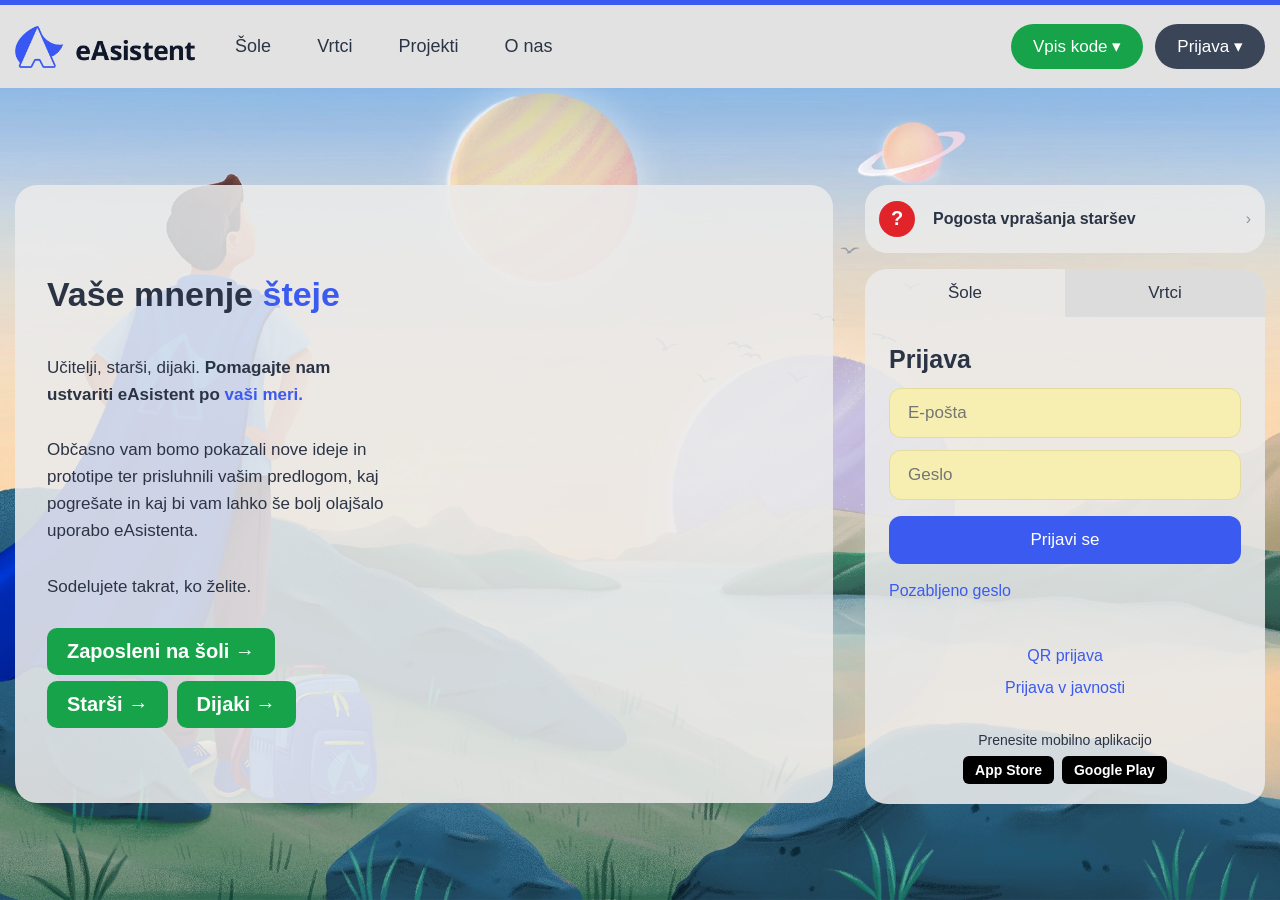
==== index.html @ e9ca7e56 "Initial commit" ====
<!doctype html>
<html lang="sl">
	<head>
		<meta charset="UTF-8" />
		<meta name="viewport" content="width=device-width, initial-scale=1" />
		<title>eAsistent - Prijava</title>
		<style>
			* {
				box-sizing: border-box;
			}
			body {
				--poudarek: #3b5bf0;
				margin: 0;
				font-family: 'Segoe UI', Arial, sans-serif;
				color: #2b3445;
				background: #7db4f5 url('img/sola.webp') center top / cover no-repeat;
				min-height: 100vh;
				display: flex;
				flex-direction: column;
			}
			body.vrtci {
				--poudarek: #fb9a3c;
				background: #a6c9f7 url('img/vrtec.webp') center top / cover no-repeat;
			}
			.sr-only {
				position: absolute;
				left: -9999px;
			}
			.samo-vrtci {
				display: none !important;
			}
			body.vrtci .samo-vrtci {
				display: block !important;
			}
			body.vrtci .samo-vrtci.vrstica {
				display: inline !important;
			}
			body.vrtci .samo-sole {
				display: none !important;
			}

			/* Zgornja vrstica */
			header {
				background: #e2e2e2;
				border-top: 5px solid var(--poudarek);
				height: 88px;
			}
			.header-vsebina {
				max-width: 1250px;
				margin: 0 auto;
				height: 100%;
				display: flex;
				align-items: center;
				gap: 40px;
			}
			.logo {
				display: flex;
				align-items: center;
			}
			.logo img {
				height: 42px;
				width: auto;
				display: block;
			}
			nav ul {
				list-style: none;
				margin: 0;
				padding: 0;
				display: flex;
				gap: 46px;
			}
			nav a {
				color: #2b3445;
				text-decoration: none;
				font-size: 18px;
			}
			.gumbi-glava {
				margin-left: auto;
				display: flex;
				gap: 12px;
			}
			.gumb-pilula {
				border: 0;
				border-radius: 24px;
				padding: 12px 22px;
				color: #fff;
				font-size: 17px;
				cursor: pointer;
			}
			.zelen {
				background: #16a34a;
			}
			.temen {
				background: #3b4558;
			}

			/* Vsebina */
			main {
				width: 100%;
				max-width: 1250px;
				margin: 0 auto;
				padding: 30px 0;
				flex: 1;
				display: grid;
				grid-template-columns: 1fr 400px;
				gap: 32px;
				align-items: start;
				align-content: center;
			}
			.kartica {
				background: rgba(235, 235, 235, 0.88);
				border-radius: 22px;
			}
			.sporocilo {
				padding: 90px 32px 60px;
				min-height: 618px;
			}
			body.vrtci .sporocilo {
				padding-top: 30px;
				min-height: 610px;
				background: rgba(228, 234, 242, 0.9);
			}
			.sporocilo h1 {
				font-size: 34px;
				margin: 0 0 40px;
			}
			.sporocilo h1 span {
				color: var(--poudarek);
			}
			.sporocilo.vrtci-sporocilo h1 {
				font-size: 32px;
				line-height: 1.05;
				margin-bottom: 26px;
				color: #2f4a5e;
				max-width: 420px;
			}
			.sporocilo p {
				max-width: 350px;
				font-size: 17px;
				line-height: 1.6;
				margin: 0 0 28px;
			}
			.vrtci-sporocilo p,
			.vrtci-sporocilo ul {
				max-width: 350px;
				font-size: 16px;
				line-height: 1.5;
			}
			.vrtci-sporocilo p {
				margin-bottom: 16px;
			}
			.vrtci-sporocilo ul {
				list-style: none;
				padding: 0;
				margin: 0 0 24px;
			}
			.vrtci-sporocilo li {
				padding-left: 28px;
				position: relative;
				margin-bottom: 2px;
			}
			.vrtci-sporocilo li::before {
				content: '\2713';
				position: absolute;
				left: 0;
				top: 4px;
				width: 17px;
				height: 17px;
				background: #3fbf6a;
				color: #fff;
				font-size: 13px;
				line-height: 17px;
				text-align: center;
				border-radius: 3px;
			}
			.opomba {
				font-size: 15px;
				margin: 30px 0 0;
			}
			.modro {
				color: var(--poudarek);
				font-weight: 700;
			}
			.gumb-povezava {
				display: inline-block;
				background: #16a34a;
				color: #fff;
				text-decoration: none;
				font-weight: 700;
				font-size: 20px;
				padding: 12px 20px;
				border-radius: 10px;
				margin: 0 4px 6px 0;
			}

			/* Desni stolpec */
			aside {
				display: flex;
				flex-direction: column;
				gap: 16px;
			}
			a.vprasanja {
				display: flex;
				align-items: center;
				gap: 18px;
				padding: 16px 14px;
				font-weight: 700;
				text-decoration: none;
				color: inherit;
			}
			body.vrtci a.vprasanja.samo-vrtci {
				display: flex !important;
			}
			.vprasanja .ikona {
				width: 36px;
				height: 36px;
				border-radius: 50%;
				background: #e0242a;
				color: #fff;
				display: flex;
				align-items: center;
				justify-content: center;
				font-size: 20px;
				flex: none;
			}
			.vprasanja .ikona.video {
				background: #b6efc8;
				color: #1f6b3a;
				font-size: 16px;
			}
			.vprasanja .puscica {
				margin-left: auto;
				color: #8a93a5;
				font-weight: 400;
			}

			.prijava {
				overflow: hidden;
				padding-bottom: 20px;
			}
			.zavihki {
				display: flex;
			}
			.zavihki button {
				flex: 1;
				border: 0;
				padding: 14px;
				font-size: 17px;
				background: #dcdcdc;
				color: #2b3445;
				cursor: pointer;
			}
			.zavihki button.aktiven {
				background: transparent;
			}
			.prijava form {
				padding: 0 24px;
			}
			.prijava h2 {
				font-size: 25px;
				margin: 28px 0 14px;
			}
			.prijava input[type='email'],
			.prijava input[type='text'],
			.prijava input[type='password'] {
				width: 100%;
				height: 50px;
				margin-bottom: 12px;
				padding: 0 18px;
				border: 1px solid #e3dc9c;
				border-radius: 12px;
				background: #f6efb1;
				font-size: 17px;
			}
			.prijava .svetlo input[type='text'],
			.prijava .svetlo input[type='password'] {
				background: #f0f0f1;
				border-color: #d9d9dc;
			}
			.prijava input[type='submit'] {
				width: 100%;
				height: 48px;
				border: 0;
				border-radius: 12px;
				background: var(--poudarek);
				color: #fff;
				font-size: 17px;
				cursor: pointer;
				margin-top: 4px;
			}
			.prijava a {
				color: var(--poudarek);
				text-decoration: none;
			}
			.pozabljeno {
				display: block;
				margin: 18px 0 40px;
			}
			.alternativne {
				text-align: center;
				line-height: 2;
			}
			.mobilna {
				text-align: center;
				font-size: 14px;
				margin-top: 28px;
			}
			.trgovini {
				display: flex;
				justify-content: center;
				gap: 8px;
				margin-top: 8px;
			}
			.trgovina {
				background: #000;
				color: #fff !important;
				text-decoration: none;
				border-radius: 6px;
				padding: 6px 12px;
				font-size: 14px;
				font-weight: 600;
			}
		</style>
	</head>
	<body>
		<header>
			<div class="header-vsebina">
				<a class="logo" href="#"><img src="img/logo.webp" alt="eAsistent" /></a>
				<nav>
					<ul>
						<li><a href="#" data-zavihek="sole">Šole</a></li>
						<li><a href="#" data-zavihek="vrtci">Vrtci</a></li>
						<li><a href="#">Projekti</a></li>
						<li><a href="#">O nas</a></li>
					</ul>
				</nav>
				<div class="gumbi-glava">
					<button type="button" class="gumb-pilula zelen">
						Vpis kode &#9662;
					</button>
					<button type="button" class="gumb-pilula temen">
						Prijava &#9662;
					</button>
				</div>
			</div>
		</header>

		<main>
			<!-- Zavihek Šole -->
			<section class="kartica sporocilo samo-sole">
				<h1>Vaše mnenje <span>šteje</span></h1>
				<p>
					Učitelji, starši, dijaki.
					<strong
						>Pomagajte nam ustvariti eAsistent po
						<span class="modro">vaši meri.</span></strong
					>
				</p>
				<p>
					Občasno vam bomo pokazali nove ideje in prototipe ter prisluhnili
					vašim predlogom, kaj pogrešate in kaj bi vam lahko še bolj olajšalo
					uporabo eAsistenta.
				</p>
				<p>Sodelujete takrat, ko želite.</p>
				<a class="gumb-povezava" href="#">Zaposleni na šoli &rarr;</a><br />
				<a class="gumb-povezava" href="#">Starši &rarr;</a>
				<a class="gumb-povezava" href="#">Dijaki &rarr;</a>
			</section>

			<!-- Zavihek Vrtci -->
			<section class="kartica sporocilo vrtci-sporocilo samo-vrtci">
				<h1>Poletje se poslavlja, prihaja čas za jesensko ustvarjanje!</h1>
				<p>Prehod v jesen si popestrite z Medvedkovim svetom, ki vam nudi:</p>
				<ul>
					<li>
						več kot <strong>100 ustvarjalnih idej</strong> za male umetnike in
						prihajajoče hladnejše dni.
					</li>
					<li>
						več kot <strong>470 idej za izlete</strong>, da ujamete še zadnje
						tople sončne žarke.
					</li>
					<li>
						več kot <strong>230 receptov</strong> za jesensko kuhanje in peko z
						otroki.
					</li>
				</ul>
				<p>Za jesen, polno smeha in razvijanja novih spretnosti.</p>
				<a class="gumb-povezava" href="#">Prijavi se in aktiviraj &rarr;</a>
				<p class="opomba">*Storitev je na voljo, če jo omogoča vrtec.</p>
			</section>

			<aside>
				<a class="kartica vprasanja samo-sole" href="#">
					<span class="ikona">?</span>
					Pogosta vprašanja staršev
					<span class="puscica">&rsaquo;</span>
				</a>
				<a class="kartica vprasanja samo-vrtci" href="#">
					<span class="ikona video">&#9654;</span>
					Navodila za starše
					<span class="puscica">&rsaquo;</span>
				</a>

				<section class="kartica prijava">
					<div class="zavihki">
						<button type="button" class="aktiven" data-zavihek="sole">
							Šole
						</button>
						<button type="button" data-zavihek="vrtci">Vrtci</button>
					</div>

					<form class="samo-sole" action="#" method="get">
						<h2>Prijava</h2>
						<label class="sr-only" for="email">E-pošta</label>
						<input
							type="email"
							id="email"
							name="email"
							placeholder="E-pošta"
							required
						/>
						<label class="sr-only" for="geslo">Geslo</label>
						<input
							type="password"
							id="geslo"
							name="geslo"
							placeholder="Geslo"
							required
						/>
						<input type="submit" value="Prijavi se" />
						<a class="pozabljeno" href="#">Pozabljeno geslo</a>
						<div class="alternativne">
							<a href="#">QR prijava</a><br />
							<a href="#">Prijava v javnosti</a>
						</div>
					</form>

					<form class="samo-vrtci svetlo" action="#" method="get">
						<h2>Prijava</h2>
						<label class="sr-only" for="uporabnik">Uporabniško ime</label>
						<input
							type="text"
							id="uporabnik"
							name="uporabnik"
							placeholder="Uporabniško ime"
							required
						/>
						<label class="sr-only" for="geslo-vrtci">Geslo</label>
						<input
							type="password"
							id="geslo-vrtci"
							name="geslo"
							placeholder="Geslo"
							required
						/>
						<input type="submit" value="Prijavi se" />
						<a class="pozabljeno" href="#">Pozabljeno geslo</a>
					</form>

					<div class="mobilna">
						Prenesite mobilno aplikacijo<span class="samo-vrtci vrstica">
							za starše</span
						>
						<div class="trgovini">
							<a class="trgovina" href="#">App Store</a>
							<a class="trgovina" href="#">Google Play</a>
						</div>
					</div>
				</section>
			</aside>
		</main>

		<script>
			function prikazi(zavihek) {
				document.body.classList.toggle('vrtci', zavihek === 'vrtci');
				document.querySelectorAll('.zavihki button').forEach(function (gumb) {
					gumb.classList.toggle('aktiven', gumb.dataset.zavihek === zavihek);
				});
			}
			document.querySelectorAll('[data-zavihek]').forEach(function (element) {
				element.addEventListener('click', function (e) {
					e.preventDefault();
					prikazi(element.dataset.zavihek);
				});
			});
		</script>
	</body>
</html>
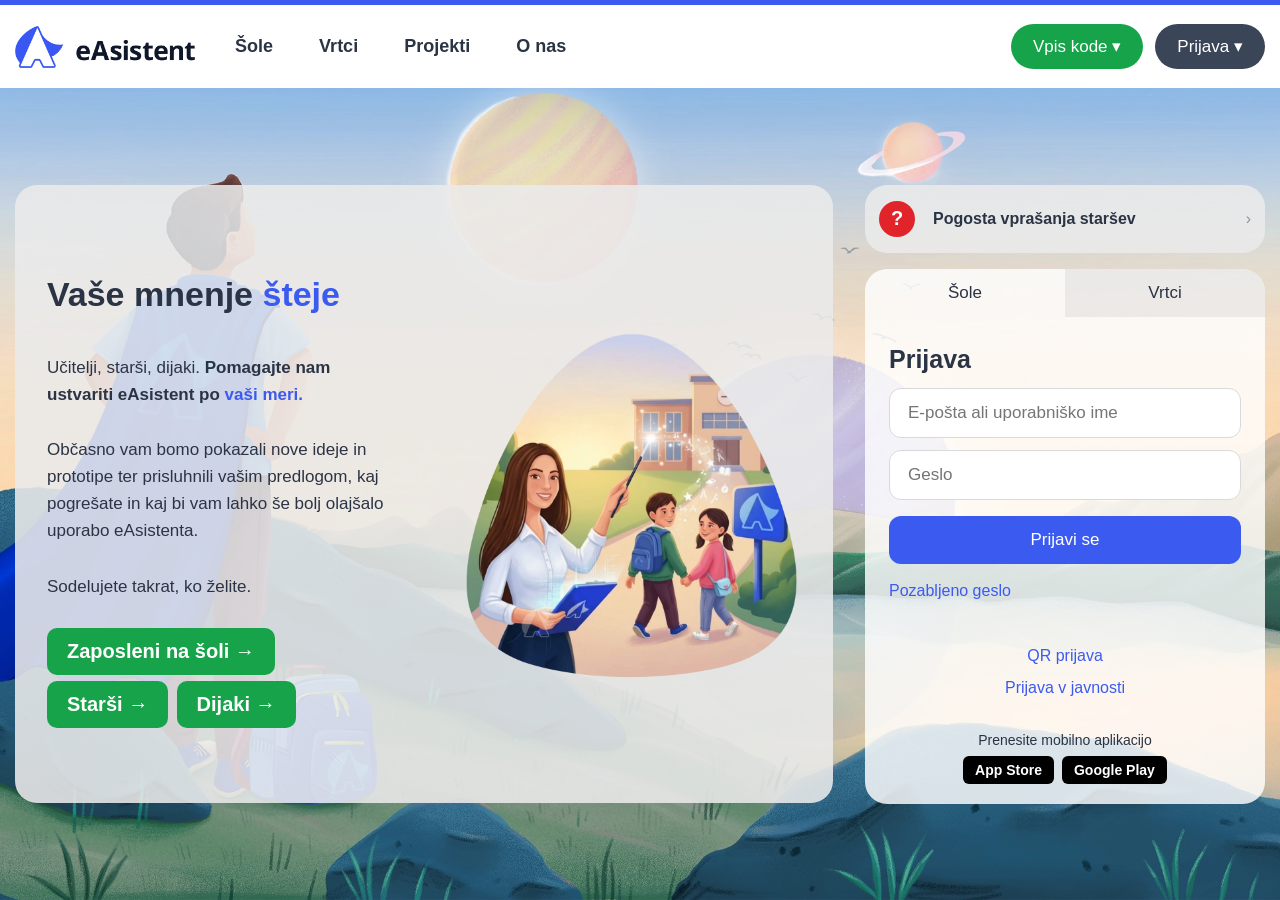
==== commit 14a46b60: "Almost finished" ====
--- a/index.html
+++ b/index.html
@@ -41,7 +41,7 @@
 
 			/* Zgornja vrstica */
 			header {
-				background: #e2e2e2;
+				background: #fff;
 				border-top: 5px solid var(--poudarek);
 				height: 88px;
 			}
@@ -73,6 +73,7 @@
 				color: #2b3445;
 				text-decoration: none;
 				font-size: 18px;
+				font-weight: 600;
 			}
 			.gumbi-glava {
 				margin-left: auto;
@@ -119,6 +120,20 @@
 				padding-top: 30px;
 				min-height: 610px;
 				background: rgba(228, 234, 242, 0.9);
+			}
+			.sporocilo-vsebina {
+				display: flex;
+				align-items: center;
+				gap: 24px;
+			}
+			.besedilo {
+				flex: 1 1 auto;
+			}
+			.ilustracija {
+				flex: none;
+				width: 340px;
+				max-width: 45%;
+				height: auto;
 			}
 			.sporocilo h1 {
 				font-size: 34px;
@@ -237,6 +252,7 @@
 			.prijava {
 				overflow: hidden;
 				padding-bottom: 20px;
+				background: rgba(255, 255, 255, 0.82);
 			}
 			.zavihki {
 				display: flex;
@@ -246,7 +262,7 @@
 				border: 0;
 				padding: 14px;
 				font-size: 17px;
-				background: #dcdcdc;
+				background: rgba(0, 0, 0, 0.06);
 				color: #2b3445;
 				cursor: pointer;
 			}
@@ -260,22 +276,16 @@
 				font-size: 25px;
 				margin: 28px 0 14px;
 			}
-			.prijava input[type='email'],
 			.prijava input[type='text'],
 			.prijava input[type='password'] {
 				width: 100%;
 				height: 50px;
 				margin-bottom: 12px;
 				padding: 0 18px;
-				border: 1px solid #e3dc9c;
+				border: 1px solid #d9d9dc;
 				border-radius: 12px;
-				background: #f6efb1;
+				background: #fff;
 				font-size: 17px;
-			}
-			.prijava .svetlo input[type='text'],
-			.prijava .svetlo input[type='password'] {
-				background: #f0f0f1;
-				border-color: #d9d9dc;
 			}
 			.prijava input[type='submit'] {
 				width: 100%;
@@ -291,6 +301,12 @@
 			.prijava a {
 				color: var(--poudarek);
 				text-decoration: none;
+			}
+			.stanje {
+				margin: 10px 0 0;
+				text-align: center;
+				color: #16a34a;
+				font-weight: 600;
 			}
 			.pozabljeno {
 				display: block;
@@ -348,46 +364,66 @@
 		<main>
 			<!-- Zavihek Šole -->
 			<section class="kartica sporocilo samo-sole">
-				<h1>Vaše mnenje <span>šteje</span></h1>
-				<p>
-					Učitelji, starši, dijaki.
-					<strong
-						>Pomagajte nam ustvariti eAsistent po
-						<span class="modro">vaši meri.</span></strong
-					>
-				</p>
-				<p>
-					Občasno vam bomo pokazali nove ideje in prototipe ter prisluhnili
-					vašim predlogom, kaj pogrešate in kaj bi vam lahko še bolj olajšalo
-					uporabo eAsistenta.
-				</p>
-				<p>Sodelujete takrat, ko želite.</p>
-				<a class="gumb-povezava" href="#">Zaposleni na šoli &rarr;</a><br />
-				<a class="gumb-povezava" href="#">Starši &rarr;</a>
-				<a class="gumb-povezava" href="#">Dijaki &rarr;</a>
+				<div class="sporocilo-vsebina">
+					<div class="besedilo">
+						<h1>Vaše mnenje <span>šteje</span></h1>
+						<p>
+							Učitelji, starši, dijaki.
+							<strong
+								>Pomagajte nam ustvariti eAsistent po
+								<span class="modro">vaši meri.</span></strong
+							>
+						</p>
+						<p>
+							Občasno vam bomo pokazali nove ideje in prototipe ter prisluhnili
+							vašim predlogom, kaj pogrešate in kaj bi vam lahko še bolj
+							olajšalo uporabo eAsistenta.
+						</p>
+						<p>Sodelujete takrat, ko želite.</p>
+						<a class="gumb-povezava" href="#">Zaposleni na šoli &rarr;</a><br />
+						<a class="gumb-povezava" href="#">Starši &rarr;</a>
+						<a class="gumb-povezava" href="#">Dijaki &rarr;</a>
+					</div>
+					<img
+						class="ilustracija"
+						src="img/slika1.webp"
+						alt="Učiteljica z otroki pred šolo"
+					/>
+				</div>
 			</section>
 
 			<!-- Zavihek Vrtci -->
 			<section class="kartica sporocilo vrtci-sporocilo samo-vrtci">
-				<h1>Poletje se poslavlja, prihaja čas za jesensko ustvarjanje!</h1>
-				<p>Prehod v jesen si popestrite z Medvedkovim svetom, ki vam nudi:</p>
-				<ul>
-					<li>
-						več kot <strong>100 ustvarjalnih idej</strong> za male umetnike in
-						prihajajoče hladnejše dni.
-					</li>
-					<li>
-						več kot <strong>470 idej za izlete</strong>, da ujamete še zadnje
-						tople sončne žarke.
-					</li>
-					<li>
-						več kot <strong>230 receptov</strong> za jesensko kuhanje in peko z
-						otroki.
-					</li>
-				</ul>
-				<p>Za jesen, polno smeha in razvijanja novih spretnosti.</p>
-				<a class="gumb-povezava" href="#">Prijavi se in aktiviraj &rarr;</a>
-				<p class="opomba">*Storitev je na voljo, če jo omogoča vrtec.</p>
+				<div class="sporocilo-vsebina">
+					<div class="besedilo">
+						<h1>Poletje se poslavlja, prihaja čas za jesensko ustvarjanje!</h1>
+						<p>
+							Prehod v jesen si popestrite z Medvedkovim svetom, ki vam nudi:
+						</p>
+						<ul>
+							<li>
+								več kot <strong>100 ustvarjalnih idej</strong> za male umetnike
+								in prihajajoče hladnejše dni.
+							</li>
+							<li>
+								več kot <strong>470 idej za izlete</strong>, da ujamete še
+								zadnje tople sončne žarke.
+							</li>
+							<li>
+								več kot <strong>230 receptov</strong> za jesensko kuhanje in
+								peko z otroki.
+							</li>
+						</ul>
+						<p>Za jesen, polno smeha in razvijanja novih spretnosti.</p>
+						<a class="gumb-povezava" href="#">Prijavi se in aktiviraj &rarr;</a>
+						<p class="opomba">*Storitev je na voljo, če jo omogoča vrtec.</p>
+					</div>
+					<img
+						class="ilustracija"
+						src="img/slika2.webp"
+						alt="Medvedek in aplikacija za vrtce"
+					/>
+				</div>
 			</section>
 
 			<aside>
@@ -412,12 +448,15 @@
 
 					<form class="samo-sole" action="#" method="get">
 						<h2>Prijava</h2>
-						<label class="sr-only" for="email">E-pošta</label>
+						<label class="sr-only" for="email"
+							>E-pošta ali uporabniško ime</label
+						>
 						<input
-							type="email"
+							type="text"
 							id="email"
 							name="email"
-							placeholder="E-pošta"
+							placeholder="E-pošta ali uporabniško ime"
+							autocomplete="username"
 							required
 						/>
 						<label class="sr-only" for="geslo">Geslo</label>
@@ -429,6 +468,7 @@
 							required
 						/>
 						<input type="submit" value="Prijavi se" />
+						<p class="stanje" role="status" hidden></p>
 						<a class="pozabljeno" href="#">Pozabljeno geslo</a>
 						<div class="alternativne">
 							<a href="#">QR prijava</a><br />
@@ -455,6 +495,7 @@
 							required
 						/>
 						<input type="submit" value="Prijavi se" />
+						<p class="stanje" role="status" hidden></p>
 						<a class="pozabljeno" href="#">Pozabljeno geslo</a>
 					</form>
 
@@ -484,6 +525,14 @@
 					prikazi(element.dataset.zavihek);
 				});
 			});
+			document.querySelectorAll('.prijava form').forEach(function (obrazec) {
+				obrazec.addEventListener('submit', function (e) {
+					e.preventDefault();
+					var stanje = obrazec.querySelector('.stanje');
+					stanje.textContent = 'Prijava poslana.';
+					stanje.hidden = false;
+				});
+			});
 		</script>
 	</body>
 </html>
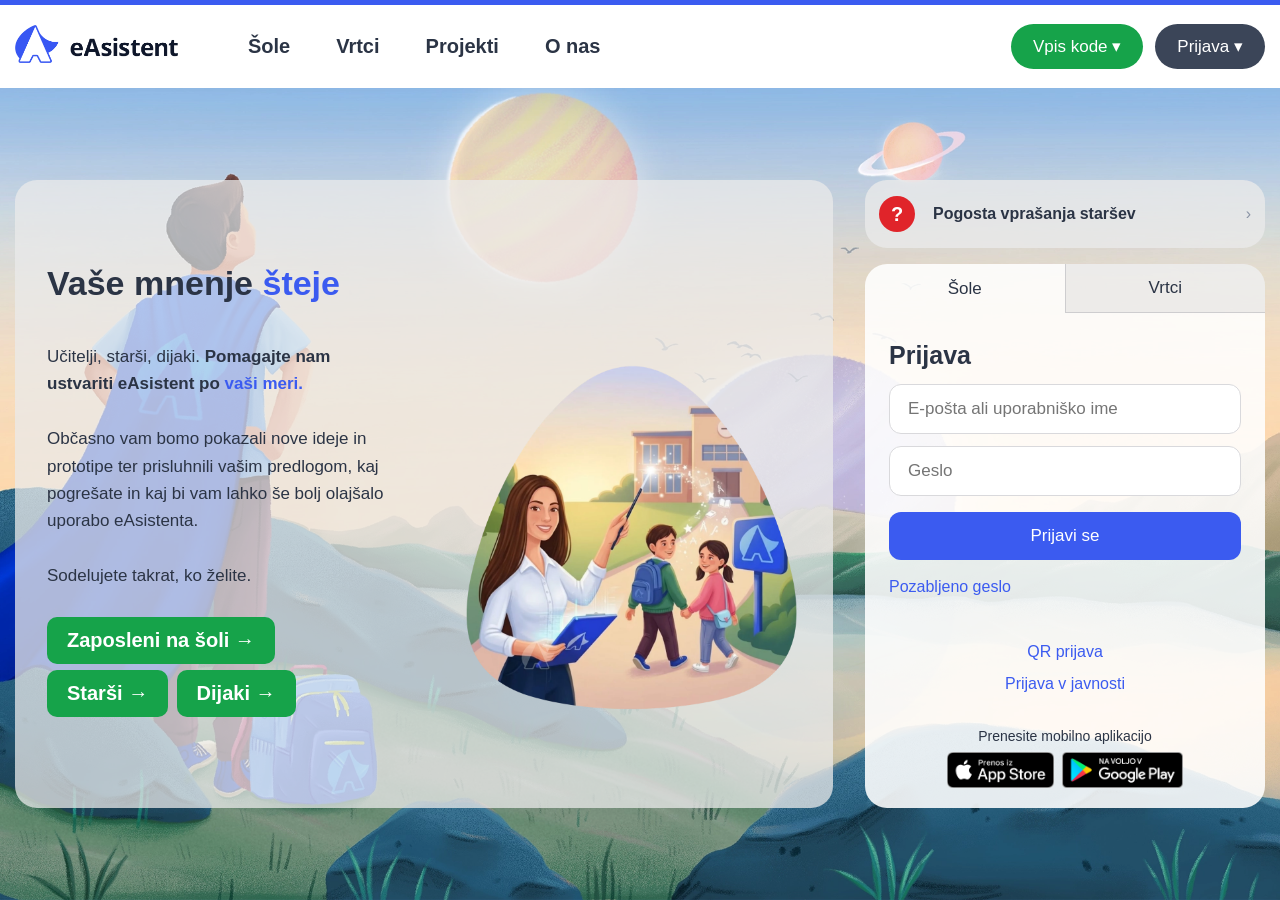
==== commit ee6d7787: "Finishing touches" ====
--- a/index.html
+++ b/index.html
@@ -3,340 +3,8 @@
 	<head>
 		<meta charset="UTF-8" />
 		<meta name="viewport" content="width=device-width, initial-scale=1" />
-		<title>eAsistent - Prijava</title>
-		<style>
-			* {
-				box-sizing: border-box;
-			}
-			body {
-				--poudarek: #3b5bf0;
-				margin: 0;
-				font-family: 'Segoe UI', Arial, sans-serif;
-				color: #2b3445;
-				background: #7db4f5 url('img/sola.webp') center top / cover no-repeat;
-				min-height: 100vh;
-				display: flex;
-				flex-direction: column;
-			}
-			body.vrtci {
-				--poudarek: #fb9a3c;
-				background: #a6c9f7 url('img/vrtec.webp') center top / cover no-repeat;
-			}
-			.sr-only {
-				position: absolute;
-				left: -9999px;
-			}
-			.samo-vrtci {
-				display: none !important;
-			}
-			body.vrtci .samo-vrtci {
-				display: block !important;
-			}
-			body.vrtci .samo-vrtci.vrstica {
-				display: inline !important;
-			}
-			body.vrtci .samo-sole {
-				display: none !important;
-			}
-
-			/* Zgornja vrstica */
-			header {
-				background: #fff;
-				border-top: 5px solid var(--poudarek);
-				height: 88px;
-			}
-			.header-vsebina {
-				max-width: 1250px;
-				margin: 0 auto;
-				height: 100%;
-				display: flex;
-				align-items: center;
-				gap: 40px;
-			}
-			.logo {
-				display: flex;
-				align-items: center;
-			}
-			.logo img {
-				height: 42px;
-				width: auto;
-				display: block;
-			}
-			nav ul {
-				list-style: none;
-				margin: 0;
-				padding: 0;
-				display: flex;
-				gap: 46px;
-			}
-			nav a {
-				color: #2b3445;
-				text-decoration: none;
-				font-size: 18px;
-				font-weight: 600;
-			}
-			.gumbi-glava {
-				margin-left: auto;
-				display: flex;
-				gap: 12px;
-			}
-			.gumb-pilula {
-				border: 0;
-				border-radius: 24px;
-				padding: 12px 22px;
-				color: #fff;
-				font-size: 17px;
-				cursor: pointer;
-			}
-			.zelen {
-				background: #16a34a;
-			}
-			.temen {
-				background: #3b4558;
-			}
-
-			/* Vsebina */
-			main {
-				width: 100%;
-				max-width: 1250px;
-				margin: 0 auto;
-				padding: 30px 0;
-				flex: 1;
-				display: grid;
-				grid-template-columns: 1fr 400px;
-				gap: 32px;
-				align-items: start;
-				align-content: center;
-			}
-			.kartica {
-				background: rgba(235, 235, 235, 0.88);
-				border-radius: 22px;
-			}
-			.sporocilo {
-				padding: 90px 32px 60px;
-				min-height: 618px;
-			}
-			body.vrtci .sporocilo {
-				padding-top: 30px;
-				min-height: 610px;
-				background: rgba(228, 234, 242, 0.9);
-			}
-			.sporocilo-vsebina {
-				display: flex;
-				align-items: center;
-				gap: 24px;
-			}
-			.besedilo {
-				flex: 1 1 auto;
-			}
-			.ilustracija {
-				flex: none;
-				width: 340px;
-				max-width: 45%;
-				height: auto;
-			}
-			.sporocilo h1 {
-				font-size: 34px;
-				margin: 0 0 40px;
-			}
-			.sporocilo h1 span {
-				color: var(--poudarek);
-			}
-			.sporocilo.vrtci-sporocilo h1 {
-				font-size: 32px;
-				line-height: 1.05;
-				margin-bottom: 26px;
-				color: #2f4a5e;
-				max-width: 420px;
-			}
-			.sporocilo p {
-				max-width: 350px;
-				font-size: 17px;
-				line-height: 1.6;
-				margin: 0 0 28px;
-			}
-			.vrtci-sporocilo p,
-			.vrtci-sporocilo ul {
-				max-width: 350px;
-				font-size: 16px;
-				line-height: 1.5;
-			}
-			.vrtci-sporocilo p {
-				margin-bottom: 16px;
-			}
-			.vrtci-sporocilo ul {
-				list-style: none;
-				padding: 0;
-				margin: 0 0 24px;
-			}
-			.vrtci-sporocilo li {
-				padding-left: 28px;
-				position: relative;
-				margin-bottom: 2px;
-			}
-			.vrtci-sporocilo li::before {
-				content: '\2713';
-				position: absolute;
-				left: 0;
-				top: 4px;
-				width: 17px;
-				height: 17px;
-				background: #3fbf6a;
-				color: #fff;
-				font-size: 13px;
-				line-height: 17px;
-				text-align: center;
-				border-radius: 3px;
-			}
-			.opomba {
-				font-size: 15px;
-				margin: 30px 0 0;
-			}
-			.modro {
-				color: var(--poudarek);
-				font-weight: 700;
-			}
-			.gumb-povezava {
-				display: inline-block;
-				background: #16a34a;
-				color: #fff;
-				text-decoration: none;
-				font-weight: 700;
-				font-size: 20px;
-				padding: 12px 20px;
-				border-radius: 10px;
-				margin: 0 4px 6px 0;
-			}
-
-			/* Desni stolpec */
-			aside {
-				display: flex;
-				flex-direction: column;
-				gap: 16px;
-			}
-			a.vprasanja {
-				display: flex;
-				align-items: center;
-				gap: 18px;
-				padding: 16px 14px;
-				font-weight: 700;
-				text-decoration: none;
-				color: inherit;
-			}
-			body.vrtci a.vprasanja.samo-vrtci {
-				display: flex !important;
-			}
-			.vprasanja .ikona {
-				width: 36px;
-				height: 36px;
-				border-radius: 50%;
-				background: #e0242a;
-				color: #fff;
-				display: flex;
-				align-items: center;
-				justify-content: center;
-				font-size: 20px;
-				flex: none;
-			}
-			.vprasanja .ikona.video {
-				background: #b6efc8;
-				color: #1f6b3a;
-				font-size: 16px;
-			}
-			.vprasanja .puscica {
-				margin-left: auto;
-				color: #8a93a5;
-				font-weight: 400;
-			}
-
-			.prijava {
-				overflow: hidden;
-				padding-bottom: 20px;
-				background: rgba(255, 255, 255, 0.82);
-			}
-			.zavihki {
-				display: flex;
-			}
-			.zavihki button {
-				flex: 1;
-				border: 0;
-				padding: 14px;
-				font-size: 17px;
-				background: rgba(0, 0, 0, 0.06);
-				color: #2b3445;
-				cursor: pointer;
-			}
-			.zavihki button.aktiven {
-				background: transparent;
-			}
-			.prijava form {
-				padding: 0 24px;
-			}
-			.prijava h2 {
-				font-size: 25px;
-				margin: 28px 0 14px;
-			}
-			.prijava input[type='text'],
-			.prijava input[type='password'] {
-				width: 100%;
-				height: 50px;
-				margin-bottom: 12px;
-				padding: 0 18px;
-				border: 1px solid #d9d9dc;
-				border-radius: 12px;
-				background: #fff;
-				font-size: 17px;
-			}
-			.prijava input[type='submit'] {
-				width: 100%;
-				height: 48px;
-				border: 0;
-				border-radius: 12px;
-				background: var(--poudarek);
-				color: #fff;
-				font-size: 17px;
-				cursor: pointer;
-				margin-top: 4px;
-			}
-			.prijava a {
-				color: var(--poudarek);
-				text-decoration: none;
-			}
-			.stanje {
-				margin: 10px 0 0;
-				text-align: center;
-				color: #16a34a;
-				font-weight: 600;
-			}
-			.pozabljeno {
-				display: block;
-				margin: 18px 0 40px;
-			}
-			.alternativne {
-				text-align: center;
-				line-height: 2;
-			}
-			.mobilna {
-				text-align: center;
-				font-size: 14px;
-				margin-top: 28px;
-			}
-			.trgovini {
-				display: flex;
-				justify-content: center;
-				gap: 8px;
-				margin-top: 8px;
-			}
-			.trgovina {
-				background: #000;
-				color: #fff !important;
-				text-decoration: none;
-				border-radius: 6px;
-				padding: 6px 12px;
-				font-size: 14px;
-				font-weight: 600;
-			}
-		</style>
+		<title>eAsistent – Celovita informacijska rešitev za vzgojno-izobraževalna okolja</title>
+		<link rel="stylesheet" href="style.css" />
 	</head>
 	<body>
 		<header>
@@ -504,35 +172,18 @@
 							za starše</span
 						>
 						<div class="trgovini">
-							<a class="trgovina" href="#">App Store</a>
-							<a class="trgovina" href="#">Google Play</a>
+							<a class="trgovina" href="#">
+								<img src="img/apple.png" alt="Prenesite iz trgovine App Store" />
+							</a>
+							<a class="trgovina" href="#">
+								<img src="img/google.png" alt="Prenesite iz trgovine Google Play" />
+							</a>
 						</div>
 					</div>
 				</section>
 			</aside>
 		</main>
 
-		<script>
-			function prikazi(zavihek) {
-				document.body.classList.toggle('vrtci', zavihek === 'vrtci');
-				document.querySelectorAll('.zavihki button').forEach(function (gumb) {
-					gumb.classList.toggle('aktiven', gumb.dataset.zavihek === zavihek);
-				});
-			}
-			document.querySelectorAll('[data-zavihek]').forEach(function (element) {
-				element.addEventListener('click', function (e) {
-					e.preventDefault();
-					prikazi(element.dataset.zavihek);
-				});
-			});
-			document.querySelectorAll('.prijava form').forEach(function (obrazec) {
-				obrazec.addEventListener('submit', function (e) {
-					e.preventDefault();
-					var stanje = obrazec.querySelector('.stanje');
-					stanje.textContent = 'Prijava poslana.';
-					stanje.hidden = false;
-				});
-			});
-		</script>
+		<script src="script.js"></script>
 	</body>
 </html>
--- a/style.css
+++ b/style.css
@@ -0,0 +1,355 @@
+* {
+    box-sizing: border-box;
+}
+body {
+    --poudarek: #3b5bf0;
+    margin: 0;
+    font-family: 'Segoe UI', Arial, sans-serif;
+    color: #2b3445;
+    background: #7db4f5 url('img/sola.webp') center top / cover no-repeat;
+    min-height: 100vh;
+    display: flex;
+    flex-direction: column;
+}
+body.vrtci {
+    --poudarek: #fb9a3c;
+    background: #a6c9f7 url('img/vrtec.webp') center top / cover no-repeat;
+}
+.sr-only {
+    position: absolute;
+    left: -9999px;
+}
+.samo-vrtci {
+    display: none !important;
+}
+body.vrtci .samo-vrtci {
+    display: block !important;
+}
+body.vrtci .samo-vrtci.vrstica {
+    display: inline !important;
+}
+body.vrtci .samo-sole {
+    display: none !important;
+}
+
+/* Zgornja vrstica */
+header {
+    background: #fff;
+    border-top: 5px solid var(--poudarek);
+    height: 88px;
+}
+.header-vsebina {
+    max-width: 1250px;
+    margin: 0 auto;
+    height: 100%;
+    display: flex;
+    align-items: center;
+    gap: 40px;
+}
+.logo {
+    display: flex;
+    align-items: center;
+    transform: translateY(-3px);
+}
+.logo img {
+    height: 38px;
+    width: auto;
+    display: block;
+}
+nav ul {
+    list-style: none;
+    margin: 0;
+    padding: 0 0 0 30px;
+    display: flex;
+    gap: 46px;
+}
+nav a {
+    color: #2b3445;
+    text-decoration: none;
+    font-size: 20px;
+    font-weight: 600;
+}
+.gumbi-glava {
+    margin-left: auto;
+    display: flex;
+    gap: 12px;
+}
+.gumb-pilula {
+    border: 0;
+    border-radius: 24px;
+    padding: 12px 22px;
+    color: #fff;
+    font-size: 17px;
+    cursor: pointer;
+}
+.zelen {
+    background: #16a34a;
+}
+.temen {
+    background: #3b4558;
+}
+
+/* Vsebina */
+main {
+    width: 100%;
+    max-width: 1250px;
+    margin: 0 auto;
+    padding: 30px 0;
+    flex: 1;
+    display: grid;
+    grid-template-columns: 1fr 400px;
+    gap: 32px;
+    align-items: stretch;
+    align-content: center;
+}
+.kartica {
+    background: rgba(235, 235, 235, 0.78);
+    border-radius: 22px;
+}
+.sporocilo {
+    padding: 84px 32px 0;
+    min-height: 618px;
+    background: rgba(235, 235, 235, 0.74);
+    display: flex;
+    flex-direction: column;
+}
+body.vrtci .sporocilo {
+    padding-top: 25px;
+    min-height: 610px;
+    background: rgba(228, 234, 242, 0.72);
+}
+.sporocilo-vsebina {
+    display: flex;
+    align-items: center;
+    gap: 24px;
+    height: 100%;
+    flex: 1;
+}
+.besedilo {
+    flex: 1 1 auto;
+    align-self: stretch;
+}
+.ilustracija {
+    flex: none;
+    width: 370px;
+    max-width: 45%;
+    height: auto;
+}
+.sporocilo h1 {
+    font-size: 34px;
+    margin: 0 0 40px;
+}
+.sporocilo h1 span {
+    color: var(--poudarek);
+}
+.sporocilo.vrtci-sporocilo h1 {
+    font-size: 32px;
+    line-height: 1.05;
+    margin-bottom: 26px;
+    color: #2f4a5e;
+    max-width: 420px;
+}
+.sporocilo p {
+    max-width: 350px;
+    font-size: 17px;
+    line-height: 1.6;
+    margin: 0 0 28px;
+}
+.vrtci-sporocilo p,
+.vrtci-sporocilo ul {
+    max-width: 350px;
+    font-size: 16px;
+    line-height: 1.5;
+}
+.vrtci-sporocilo p {
+    margin-bottom: 16px;
+}
+.vrtci-sporocilo ul {
+    list-style: none;
+    padding: 0;
+    margin: 0 0 24px;
+}
+.vrtci-sporocilo li {
+    padding-left: 28px;
+    position: relative;
+    margin-bottom: 2px;
+}
+.vrtci-sporocilo li::before {
+    content: '\2713';
+    position: absolute;
+    left: 0;
+    top: 4px;
+    width: 17px;
+    height: 17px;
+    background: #3fbf6a;
+    color: #fff;
+    font-size: 13px;
+    line-height: 17px;
+    text-align: center;
+    border-radius: 3px;
+}
+.opomba {
+    font-size: 15px;
+    margin: 30px 0 0;
+}
+.modro {
+    color: var(--poudarek);
+    font-weight: 700;
+}
+.gumb-povezava {
+    display: inline-block;
+    background: #16a34a;
+    color: #fff;
+    text-decoration: none;
+    font-weight: 700;
+    font-size: 20px;
+    padding: 12px 20px;
+    border-radius: 10px;
+    margin: 0 4px 6px 0;
+}
+
+/* Desni stolpec */
+aside {
+    display: flex;
+    flex-direction: column;
+    gap: 16px;
+}
+a.vprasanja {
+    display: flex;
+    align-items: center;
+    gap: 18px;
+    padding: 16px 14px;
+    font-weight: 700;
+    text-decoration: none;
+    color: inherit;
+}
+body.vrtci a.vprasanja.samo-vrtci {
+    display: flex !important;
+}
+.vprasanja .ikona {
+    width: 36px;
+    height: 36px;
+    border-radius: 50%;
+    background: #e0242a;
+    color: #fff;
+    display: flex;
+    align-items: center;
+    justify-content: center;
+    font-size: 20px;
+    flex: none;
+}
+.vprasanja .ikona.video {
+    background: #b6efc8;
+    color: #1f6b3a;
+    font-size: 16px;
+}
+.vprasanja .puscica {
+    margin-left: auto;
+    color: #8a93a5;
+    font-weight: 400;
+}
+
+.prijava {
+    overflow: hidden;
+    padding-bottom: 20px;
+    background: rgba(255, 255, 255, 0.88);
+    flex: 1;
+}
+body.vrtci .prijava {
+    display: flex;
+    flex-direction: column;
+}
+.zavihki {
+    display: flex;
+}
+.zavihki button {
+    flex: 1;
+    border: 0;
+    padding: 14px;
+    font-size: 17px;
+    background: rgba(0, 0, 0, 0.06);
+    color: #2b3445;
+    cursor: pointer;
+}
+.zavihki button.aktiven {
+    background: transparent;
+}
+.zavihki button:not(.aktiven) {
+    border-bottom: 1px solid rgba(43, 52, 69, 0.16);
+}
+.zavihki button:not(.aktiven):first-child {
+    border-right: 1px solid rgba(43, 52, 69, 0.16);
+}
+.zavihki button:not(.aktiven):last-child {
+    border-left: 1px solid rgba(43, 52, 69, 0.16);
+}
+.prijava form {
+    padding: 0 24px;
+}
+.prijava h2 {
+    font-size: 25px;
+    margin: 28px 0 14px;
+}
+.prijava input[type='text'],
+.prijava input[type='password'] {
+    width: 100%;
+    height: 50px;
+    margin-bottom: 12px;
+    padding: 0 18px;
+    border: 1px solid #d9d9dc;
+    border-radius: 12px;
+    background: #fff;
+    font-size: 17px;
+}
+.prijava input[type='submit'] {
+    width: 100%;
+    height: 48px;
+    border: 0;
+    border-radius: 12px;
+    background: var(--poudarek);
+    color: #fff;
+    font-size: 17px;
+    cursor: pointer;
+    margin-top: 4px;
+}
+.prijava a {
+    color: var(--poudarek);
+    text-decoration: none;
+}
+.stanje {
+    margin: 10px 0 0;
+    text-align: center;
+    color: #16a34a;
+    font-weight: 600;
+}
+.pozabljeno {
+    display: block;
+    margin: 18px 0 40px;
+}
+.alternativne {
+    text-align: center;
+    line-height: 2;
+}
+.mobilna {
+    text-align: center;
+    font-size: 14px;
+    margin-top: 28px;
+}
+body.vrtci .mobilna {
+    margin-top: auto;
+}
+.trgovini {
+    display: flex;
+    justify-content: center;
+    gap: 8px;
+    margin-top: 8px;
+}
+.trgovina {
+    text-decoration: none;
+    display: block;
+}
+.trgovina img {
+    display: block;
+    height: 36px;
+    width: auto;
+}
